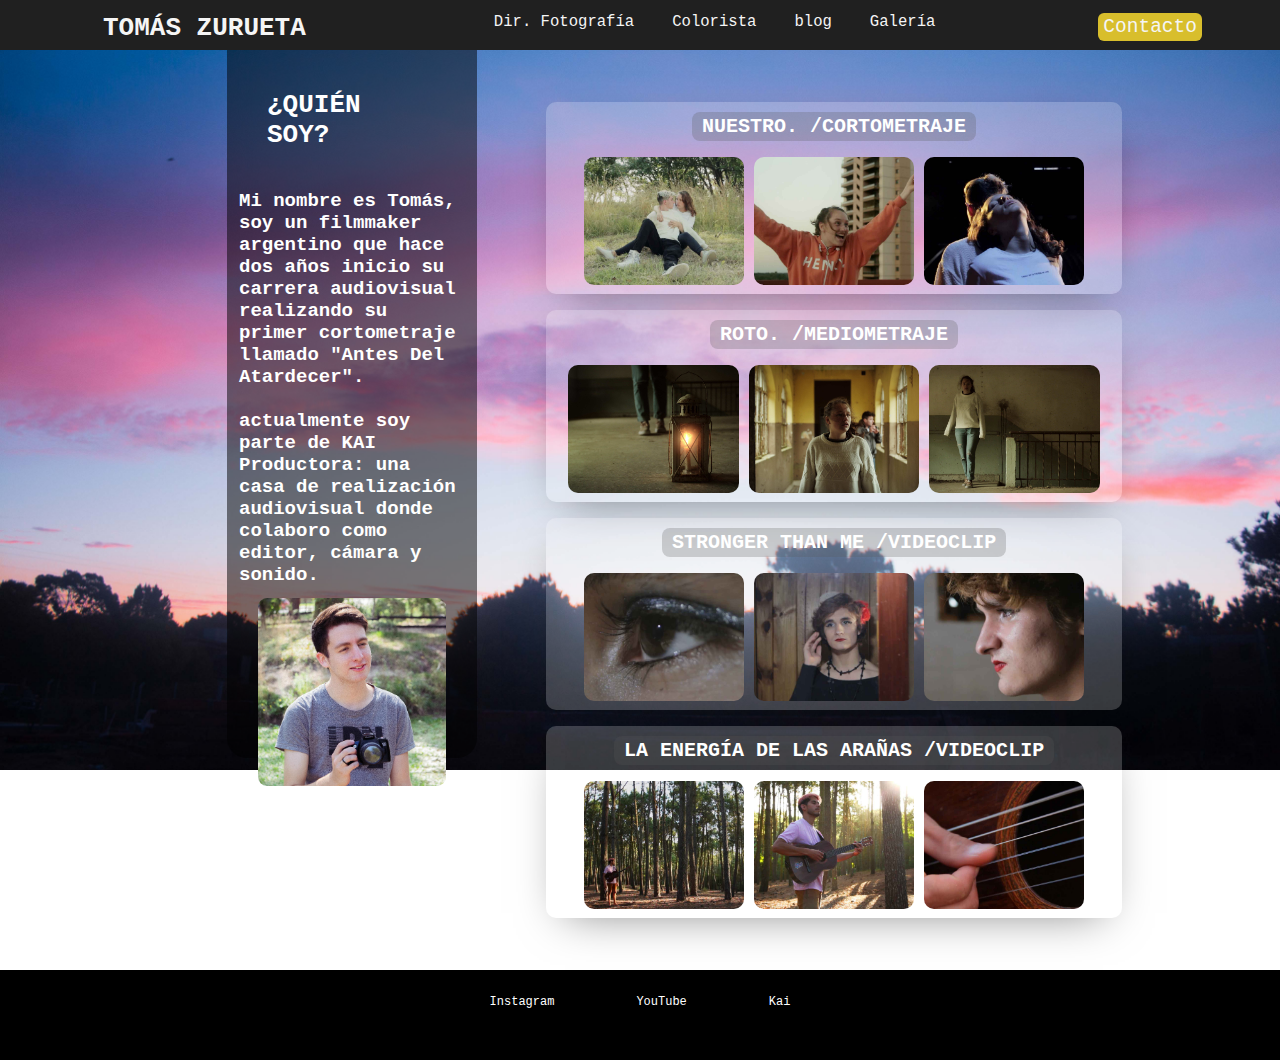
==== index.html @ b9345ac8 "yay" ====
<!DOCTYPE html>
<html lang="en">
<head>
    <meta charset="UTF-8">
    <meta http-equiv="X-UA-Compatible" content="IE=edge">
    <meta name="viewport" content="width=device-width, initial-scale=1.0">
    <link href="style.css" rel="stylesheet" type="text/css">
    <title>Zuru Rebuild</title>
</head>

<body>
    
    <div>

        
    <nav class="navbar">

      

        <ul class="navbar-item-container">

            <h3 class="tomas-zurueta">TOMÁS ZURUETA </h3>

                <div>
                <li class="lista-navbar"><a class="navbar-item" href="index.html">Dir. Fotografía</a></li>
                <li class="lista-navbar"><a class="navbar-item" href="colorista/colorista.html">Colorista</a></li>
                <li class="lista-navbar"><a class="navbar-item" href="blog/blog.html">blog</a></li>
                <li class="lista-navbar"><a class="navbar-item" href="galeria/galeria.html">Galería</a></li>
            </div>
                <button class="boton-contacto"><a class="contacto" href="contacto.html">Contacto</a></button>
        </ul>

    </nav>
    
    </div>



<div class="primer-background">

    <div class="intro">

        <div class="div-nombre">
           
            <h1 class="nombre">¿QUIÉN SOY?</h1>
    
            <p class="descripcion">Mi nombre es Tomás, soy un filmmaker argentino que hace dos años inicio su carrera audiovisual
                realizando su primer cortometraje llamado "Antes Del Atardecer". 
            <br><br>actualmente soy parte de KAI Productora: una casa de realización audiovisual donde colaboro como editor, cámara y sonido.</p>
                
                <div class="container-perfil">
                <img class="perfil" src="imagenes/yo3.jpg" alt="foto-perfil">
                </div>
        </div>
    
    </div>

    <div class="proyectos">

        <div class="caja1">
            
        <a href="https://youtu.be/dE9VMCdwHEk" target="_blank"><h2 class="titulo-proyecto">NUESTRO. /CORTOMETRAJE</h2></a>
            <div>
            <img class="foto-proyecto" src="imagenes/nuestro1.jpg" alt="foto">
            <a href="https://youtu.be/dE9VMCdwHEk" target="_blank"><img class="foto-proyecto" src="imagenes/nuestro2.jpg" alt="foto"></a>
            <img class="foto-proyecto" src="imagenes/nuestro3.jpg" alt="foto">
            </div>
        </div>

        <div class="caja1">
            
            <a href="https://youtu.be/ZTN9eGy98Sw" target="_blank"><h2 class="titulo-proyecto">ROTO. /MEDIOMETRAJE</h2></a>

            <div>
            <img class="foto-proyecto" src="imagenes/roto1.jpg" alt="foto">
            <a href="https://youtu.be/ZTN9eGy98Sw" target="_blank"><img class="foto-proyecto" src="imagenes/roto2.jpg" alt="foto"></a>
            <img class="foto-proyecto" src="imagenes/roto3.jpg" alt="foto">
            </div>
            
        </div>

        <div class="caja1">
            
            <a href="https://youtu.be/rixKWZ4F1xw" target="_blank"><h2 class="titulo-proyecto">STRONGER THAN ME /VIDEOCLIP</h2></a>
            <div>
            <img class="foto-proyecto" src="imagenes/stm1.jpg" alt="foto">
            <a href="https://youtu.be/rixKWZ4F1xw" target="_blank"><img class="foto-proyecto" src="imagenes/stm2.jpg" alt="foto"></a>
            <img class="foto-proyecto" src="imagenes/stm3.jpg" alt="foto">
            </div>
            
        </div>

        <div class="caja1">
            
            <a href="https://youtu.be/IVXK6aUsCo0" target="_blank"><h2 class="titulo-proyecto">LA ENERGÍA DE LAS ARAÑAS /VIDEOCLIP</h2></a>
            <div>
            <img class="foto-proyecto" src="imagenes/volador3.jpg" alt="foto">
            <a href="https://youtu.be/IVXK6aUsCo0" target="_blank"><img class="foto-proyecto" src="imagenes/volador1.jpg" alt="foto"></a>
            <img class="foto-proyecto" src="imagenes/volador2.jpg" alt="foto">
            </div>
            
        </div>

    </div>

</div>


    <footer>

        <div class="item-container">

    <a class="item-footer" href="https://www.instagram.com/zuru_why/" target="_blank">Instagram</a>
    <a class="item-footer" href="https://www.youtube.com/channel/UCGoIcgUBibnnDQNj-3sgjkw" target="_blank">YouTube</a>
    <a class="item-footer" href="https://www.instagram.com/kaiproductora/" target="_blank">Kai</a>

        </div>

    </footer>
</body>
</html>
---- style.css ----
body {

    margin: 0;
    
}

a {

    text-decoration: none;
}

.navbar {

    margin: 0;
    max-width: 100%;
    max-height: 50px;
    background-color: rgb(32, 32, 32);

    
}

.div-tomas {

align-content: center;
    max-height: 28px;
    /*margin: 10px 35%;*/

}

.navbar-item-container {

    margin: 0;
    padding: 12px 0;
    display: flex;
    justify-content: space-around;


}

.lista-navbar {
    
    display: inline;
    list-style: none;

}

.navbar-item {

    margin: 0px 12px;
    padding: 0px 5px;
    display: inline;
    justify-content: space-around;
    list-style: none;
    color: whitesmoke;
    font-family:monospace;
    text-decoration: none;
    font-size: 1.2em;
    transition: 0.15s;

}

.navbar-item:hover {

    background-color:rgba(196, 196, 196, 0.3) ;
    color: rgb(255, 255, 255);
    border-radius: 3px;
    cursor: pointer;
}

.tomas-zurueta {

    margin: 0px 30px;
    padding: 1px 5px;
    list-style: none;
    color: whitesmoke;
    font-family:monospace;
    font-size: 2em;
    max-height: 28px;
    

}

.boton-contacto {

    margin: 1px 10px;
    padding: 1px 5px;
    right: 100;
    list-style: none;
    color: whitesmoke;
    background-color:rgb(216, 190, 44);
    border: none;
    border-radius: 6px;
    font-family:monospace;
    font-size: 1.5em;
    transition: 0.15s;
    cursor: pointer;

}

.boton-contacto:hover{

    background-color:rgb(236, 211, 69);


}

.contacto {

    text-decoration: none;
    color: whitesmoke;

}

.primer-background {

    background-image: url("imagenes/Landscape-4.jpg");
    background-size: 100%;
    background-repeat: no-repeat;
    display: flex;
    flex-wrap: wrap;
    justify-content: center;
}

.intro {

    display: grid;
    justify-content: center;
    

}

.div-nombre {

    display: unset;
    max-width: 250px;
    max-height: 77%;
    border-bottom-left-radius: 20px;
    border-bottom-right-radius: 20px;
    background-color: rgba(0, 0, 0, 0.5);


}



.nombre {

    margin: 40px;
    color: rgb(255, 255, 255);
    font-family:monospace;
    font-size: 26px;
    font-style: normal;


}

.descripcion {

    margin: 12px;
    color: rgb(255, 255, 255);
    font-family:monospace;
    font-size: 19px;
    font-weight: bold;

}

.container-perfil {

    display: flex;
    flex-wrap: wrap;
    justify-content: center;

}

.perfil {

    max-width: 75%;
    border-radius: 9px;
    transition: 0.15s;
    

}

.perfil:hover {

    max-width: 77%;
    border-radius: 15px;
}

.proyectos {

    margin: 36px 0;
    justify-content: right;
    
}


.caja1 {

    margin: 16px 12%;
    display: flex;
    flex-wrap: wrap;
    justify-content: center;
    width: 36em;
    height: 12em;
    border: none;
    border-radius: 10px;
    background-color: rgba(255, 255, 255, 0.2);
    transition: 0.4s;
    box-shadow: 0px 14px 43px -19px rgba(0,0,0,0.5);
    -webkit-box-shadow: 0px 14px 43px -19px rgba(0,0,0,0.5);
    -moz-box-shadow: 0px 14px 43px -19px rgba(0,0,0,0.5);
    
   

}

.caja1:hover {

    transform: translate(15px);
    background-color: rgba(255, 255, 255, 0.5);
    box-shadow: 0px 14px 43px -19px rgba(0,0,0,0.8);
    -webkit-box-shadow: 0px 14px 43px -19px rgba(0,0,0,0.8);
    -moz-box-shadow: 0px 14px 43px -19px rgba(0,0,0,0.8);

}

.titulo-proyecto {

    color: rgb(255, 255, 255);
    font-family:monospace;
    font-size: 20px;
    margin: 10px;
    background-color: rgba(87, 87, 87, 0.25);
    padding: 3px 10px;
    border-radius: 8px;
    transition: 0.42s;
    cursor: pointer;

}

.titulo-proyecto:hover {

    background-color: rgba(87, 87, 87, 0.45);

}

.foto-proyecto {

height: 8em;
margin: 0px 3px;
border-radius: 10px;
transition: 0.3s;

}

.foto-proyecto:hover {


border-radius: 15px;


}

footer {

    margin: 0;
    height: 10vh;
    background-color: black;
    
}

.item-container{

display: flex;
flex-wrap: wrap;
justify-content: center;

}

.item-footer {

    margin: 1.6% 36px;
    text-decoration: none;
    color: rgb(255, 255, 255);
    font-family:monospace;
    font-size: 12px;
    padding: 5px 5px;
    transition: 0.1s;

}

.item-footer:hover {

    background-color: rgba(66, 66, 66, 0.5);
    border-radius: 6px;
    

}

@media screen and (max-width: 1024px)  {


    .intro {

        display: unset;
        justify-content: center;
        text-align: center;
    
    }

    .div-nombre {

        max-width: 250px;
        max-height: 77%;
        border-bottom-left-radius: 20px;
        border-bottom-right-radius: 20px;
        background-color: rgba(0, 0, 0, 0.5);

    
    
    }
    
    
    
    .nombre {
    
        margin: 24px;
        color: rgb(255, 255, 255);
        font-family:monospace;
        font-size: 26px;
        font-style: normal;
    
    
    }
    
    .descripcion {
    
        margin: 12px 20px;
        color: rgb(255, 255, 255);
        font-family:monospace;
        font-size: 19px;
        font-weight: bold;
        text-align: center;
    
    }
    
    .container-perfil {
        display: none;
        margin: 0;
        max-width: 0%;

    
    }
    
    .perfil {
    
        max-width: 20%;
        border-radius: 10px;
        transition: 0.15s;
        
    
    }
    
    .perfil:hover {
    
        max-width: 77%;
        border-radius: 15px;
    }


    .primer-background {

        background-size: 400%;
        background-position: -400px;
        background-repeat: no-repeat;
        display: flex;
        flex-wrap: wrap;
        justify-content: center;
        margin: 0;
        
    
    }
    .caja1 {

        margin: 16px 0%;
    }

    .navbar {

        margin: 0;
        max-width: 100%;
        max-height: 70px;
        background-color: rgb(32, 32, 32);
    
        
    }
    
    .div-tomas {
    
    align-content: center;
        max-height: 28px;
        /*margin: 10px 35%;*/
    
    }
    
    .navbar-item-container {
    
        margin: 0;
        padding: 24px 0;
        display: flex;
        justify-content: space-around;
    
    
    }
    
    .navbar-item {
    
        margin: 0px 12px;
        padding: 0px 5px;
        display: inline;
        justify-content: space-around;
        list-style: none;
        color: whitesmoke;
        font-family:monospace;
        font-size: 1.1em;
        transition: 0.15s;
    
    }
    
    .navbar-item:hover {
    
        background-color:rgba(196, 196, 196, 0.3) ;
        color: rgb(255, 255, 255);
        border-radius: 3px;
        cursor: pointer;
    }
    
    .tomas-zurueta {
    
        margin: 0px 15px;
        padding: 1px 5px;
        list-style: none;
        color: whitesmoke;
        font-family:monospace;
        font-size: 1.3em;
        max-height: 28px;
        transition: 0.15s;
        cursor: pointer;
    
    }
    
    .boton-contacto {
    
        margin: 1px 11px;
        padding: 1px 5px;
        right: 80;
        list-style: none;
        color: whitesmoke;
        background-color:rgb(216, 190, 44);
        border: none;
        border-radius: 6px;
        font-family:monospace;
        font-size: 1.3em;
        transition: 0.15s;
        cursor: pointer;
    
    }
    
    .boton-contacto:hover{
    
        background-color:rgb(236, 211, 69);
    
    }
    
    footer {

        height: 3vh;

        
    }

    .item-footer {

        margin: 0px 40px;
        padding: 8px

    }
}

@media screen and (max-width: 426px) {

    .primer-background {

        background-size: 600%;
        background-repeat: no-repeat;
        display: flex;
        flex-wrap: wrap;
        justify-content: center;
        margin: 0;
        
    
    }

    .caja1 {

        margin: 16px 0%;
        width: 24em;
        height: 8em;
        border: none;
        border-radius: 10px;
        background-color: rgba(255, 255, 255, 0.4);
        transition: 0.4s;
        box-shadow: 0px 14px 43px -19px rgba(0,0,0,0.5);
        -webkit-box-shadow: 0px 14px 43px -19px rgba(0,0,0,0.5);
        -moz-box-shadow: 0px 14px 43px -19px rgba(0,0,0,0.5);
        
       
    
    }
    
    .caja1:hover {
    
        background-color: rgba(255, 255, 255, 0.6);
        box-shadow: 0px 14px 43px -19px rgba(0,0,0,0.8);
        -webkit-box-shadow: 0px 14px 43px -19px rgba(0,0,0,0.8);
        -moz-box-shadow: 0px 14px 43px -19px rgba(0,0,0,0.8);
    
    }
    
    .titulo-proyecto {
    
        color: rgb(255, 255, 255);
        font-family:monospace;
        font-size: 16px;
        margin: 10px;
        background-color: rgba(87, 87, 87, 0.25);
        padding: 3px 10px;
        border-radius: 8px;
        transition: 0.2s;
        cursor: pointer;
    
    }
    
    .titulo-proyecto:hover {
    
        background-color: rgba(87, 87, 87, 0.2);
    
    }
    
    .foto-proyecto {
    
    height: 4.5em;
    margin: 0px 3px;
    border-radius: 10px;
    transition: 0.1s;
    
    }
    
    .foto-proyecto:hover {
    
    
    padding: 0.1px 8px;
    border-radius: 15px;
    
    
    }
    
    .navbar {

        margin: 0;
        max-width: 100%;
        max-height: 50px;
        background-color: rgb(32, 32, 32);
    
        
    }
    
    .div-tomas {
    
    align-content: center;
        max-height: 28px;
        /*margin: 10px 35%;*/
    
    }
    
    .navbar-item-container {
    
        margin: 0;
        padding: 12px 0;
        display: flex;
        justify-content: space-around;
    
    
    }
    
    .navbar-item {
    
        margin: 0px 2px;
        padding: 0px 5px;
        display: inline;
        justify-content: space-around;
        list-style: none;
        color: whitesmoke;
        font-family:monospace;
        font-size: 0.8em;
        transition: 0.15s;
    
    }
    

    
    .tomas-zurueta {
    
        margin: 0px 6px;
        padding: 1px 5px;
        list-style: none;
        color: whitesmoke;
        font-family:monospace;
        font-size: 0.6em;
        max-height: 28px;
        
    
    }
    
    .boton-contacto {
    
        margin: 1px 10px;
        padding: 0px 5px;
        right: 100;
        list-style: none;
        color: whitesmoke;
        background-color:rgb(216, 190, 44);
        border: none;
        border-radius: 6px;
        font-family:monospace;
        font-size: 0.5em;
        transition: 0.15s;
        cursor: pointer;
    
    }

    
    .item-footer {

        margin: 0px 24px;
        padding: 4px

    }
}

@media screen and (max-width:375px) {
 
    .primer-background {

        background-size: 600%;
        background-repeat: no-repeat;
        display: flex;
        flex-wrap: wrap;
        justify-content: center;
        margin: 0;
        
    
    }

    .caja1 {

        margin: 16px 0%;
        width: 19em;
        height: 7em;
        border: none;
        border-radius: 10px;
        background-color: rgba(255, 255, 255, 0.4);
        transition: 0.4s;
        box-shadow: 0px 14px 43px -19px rgba(0,0,0,0.5);
        -webkit-box-shadow: 0px 14px 43px -19px rgba(0,0,0,0.5);
        -moz-box-shadow: 0px 14px 43px -19px rgba(0,0,0,0.5);
        
       
    
    }

    
    .titulo-proyecto {
    
        color: rgb(255, 255, 255);
        font-family:monospace;
        font-size: 12px;
        margin: 10px;
        background-color: rgba(87, 87, 87, 0.25);
        padding: 3px 10px;
        border-radius: 8px;
        transition: 0.2s;
        cursor: pointer;
    
    }
    
    .foto-proyecto {
    
    height: 3.75em;
    margin: 0px 3px;
    border-radius: 10px;
    transition: 0.1s;
    
    }

    .nombre {

        margin: 20px;
        color: rgb(255, 255, 255);
        font-family:monospace;
        font-size: 18px;
        font-style: normal;
    
    
    }
    
    .descripcion {
    
        margin: 0px 18px;
        color: rgb(255, 255, 255);
        font-family:monospace;
        font-size: 12px;
        font-weight: bold;
    
    }

    .navbar {

        margin: 0;
        max-width: 100%;
        max-height: 50px;
        background-color: rgb(32, 32, 32);
    
        
    }
    
    .div-tomas {
    
    align-content: center;
        max-height: 28px;
        /*margin: 10px 35%;*/
    
    }
    
    .navbar-item-container {
    
        margin: 0;
        padding: 8px 0;
        display: flex;
        justify-content: space-around;
    
    
    }
    
    .navbar-item {
    
        margin: 0px 2px;
        padding: 0px 5px;
        display: inline;
        justify-content: space-around;
        list-style: none;
        color: whitesmoke;
        font-family:monospace;
        font-size: 0.5em;
        transition: 0.15s;
    
    }

    .tomas-zurueta {
    
        margin: 0px 1px;
        padding: -7px 5px;
        list-style: none;
        color: whitesmoke;
        font-family:monospace;
        font-size: 0.6em;
        max-height: 10px;
        transition: 0.15s;
        cursor: pointer;
    
    }

    .boton-contacto {
    
        margin: 1px 1px;
        padding: 0px 5px;
        right: 100;
        list-style: none;
        color: whitesmoke;
        background-color:rgb(216, 190, 44);
        border: none;
        border-radius: 6px;
        font-family:monospace;
        font-size: 0.3em;
        transition: 0.15s;
        cursor: pointer;
    
    }

    .item-footer {

        margin: 0px 20px;
        padding: 0px;

    }
}
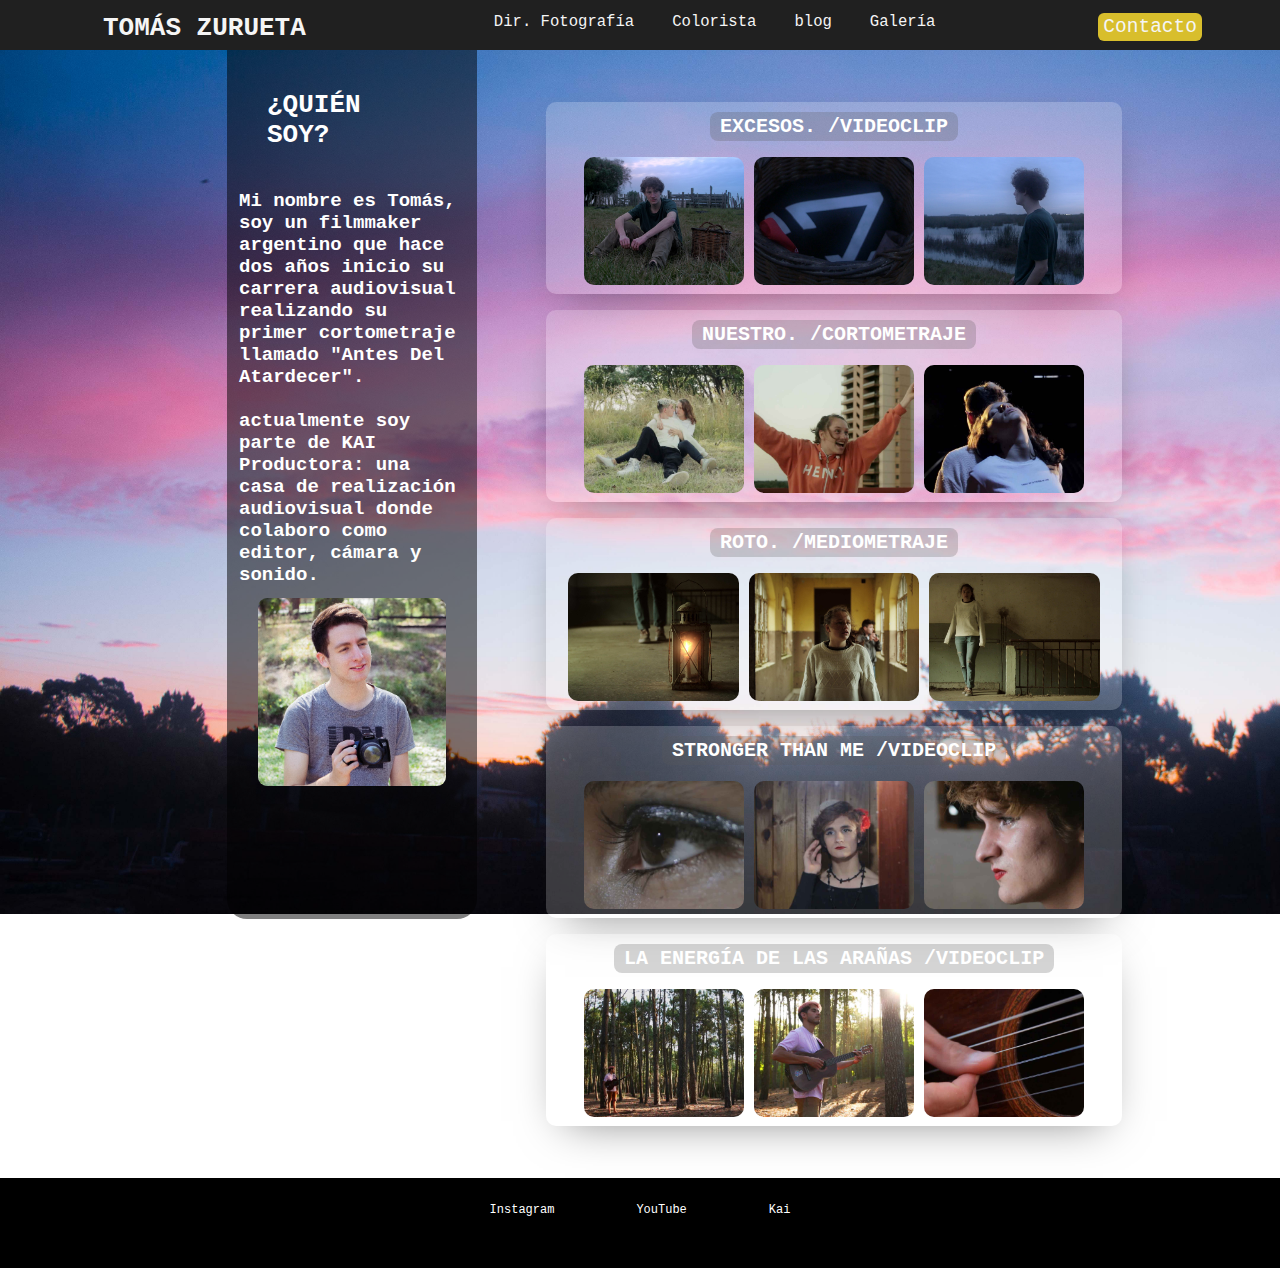
==== commit 1e34a891: "main" ====
--- a/index.html
+++ b/index.html
@@ -11,26 +11,23 @@
 <body>
     
     <div>
+   
+        <nav class="navbar">
 
-        
-    <nav class="navbar">
+            <ul class="navbar-item-container">
+    
+                <h3 class="tomas-zurueta">TOMÁS ZURUETA</h3>
+    
+                    <div>
+                    <li class="lista-navbar"><a class="navbar-item" href="./index.html">Dir. Fotografía</a></li>
+                    <li class="lista-navbar"><a class="navbar-item" href="./colorista/colorista.html">Colorista</a></li>
+                    <li class="lista-navbar"><a class="navbar-item" href="./blog/blog.html">blog</a></li>
+                    <li class="lista-navbar"><a class="navbar-item" href="./galeria/galeria.html">Galería</a></li>
+                </div>
+                    <button class="boton-contacto"><a class="contacto" href="contacto.html">Contacto</a></button>
+            </ul>
 
-      
-
-        <ul class="navbar-item-container">
-
-            <h3 class="tomas-zurueta">TOMÁS ZURUETA </h3>
-
-                <div>
-                <li class="lista-navbar"><a class="navbar-item" href="index.html">Dir. Fotografía</a></li>
-                <li class="lista-navbar"><a class="navbar-item" href="colorista/colorista.html">Colorista</a></li>
-                <li class="lista-navbar"><a class="navbar-item" href="blog/blog.html">blog</a></li>
-                <li class="lista-navbar"><a class="navbar-item" href="galeria/galeria.html">Galería</a></li>
-            </div>
-                <button class="boton-contacto"><a class="contacto" href="contacto.html">Contacto</a></button>
-        </ul>
-
-    </nav>
+        </nav>
     
     </div>
 
@@ -56,6 +53,17 @@
     </div>
 
     <div class="proyectos">
+
+
+        <div class="caja1">
+            
+            <a href="https://youtu.be/dE9VMCdwHEk" target="_blank"><h2 class="titulo-proyecto">EXCESOS. /VIDEOCLIP</h2></a>
+                <div>
+                <img class="foto-proyecto" src="imagenes/excesos1.jpg" alt="foto">
+                <a href="https://youtu.be/BAl5czjeg-o" target="_blank"><img class="foto-proyecto" src="imagenes/excesos2.jpg" alt="foto"></a>
+                <img class="foto-proyecto" src="imagenes/excesos3.jpg" alt="foto">
+                </div>
+            </div>
 
         <div class="caja1">
             
--- a/style.css
+++ b/style.css
@@ -114,7 +114,7 @@
 .primer-background {
 
     background-image: url("imagenes/Landscape-4.jpg");
-    background-size: 100%;
+    background-size: 120%;
     background-repeat: no-repeat;
     display: flex;
     flex-wrap: wrap;
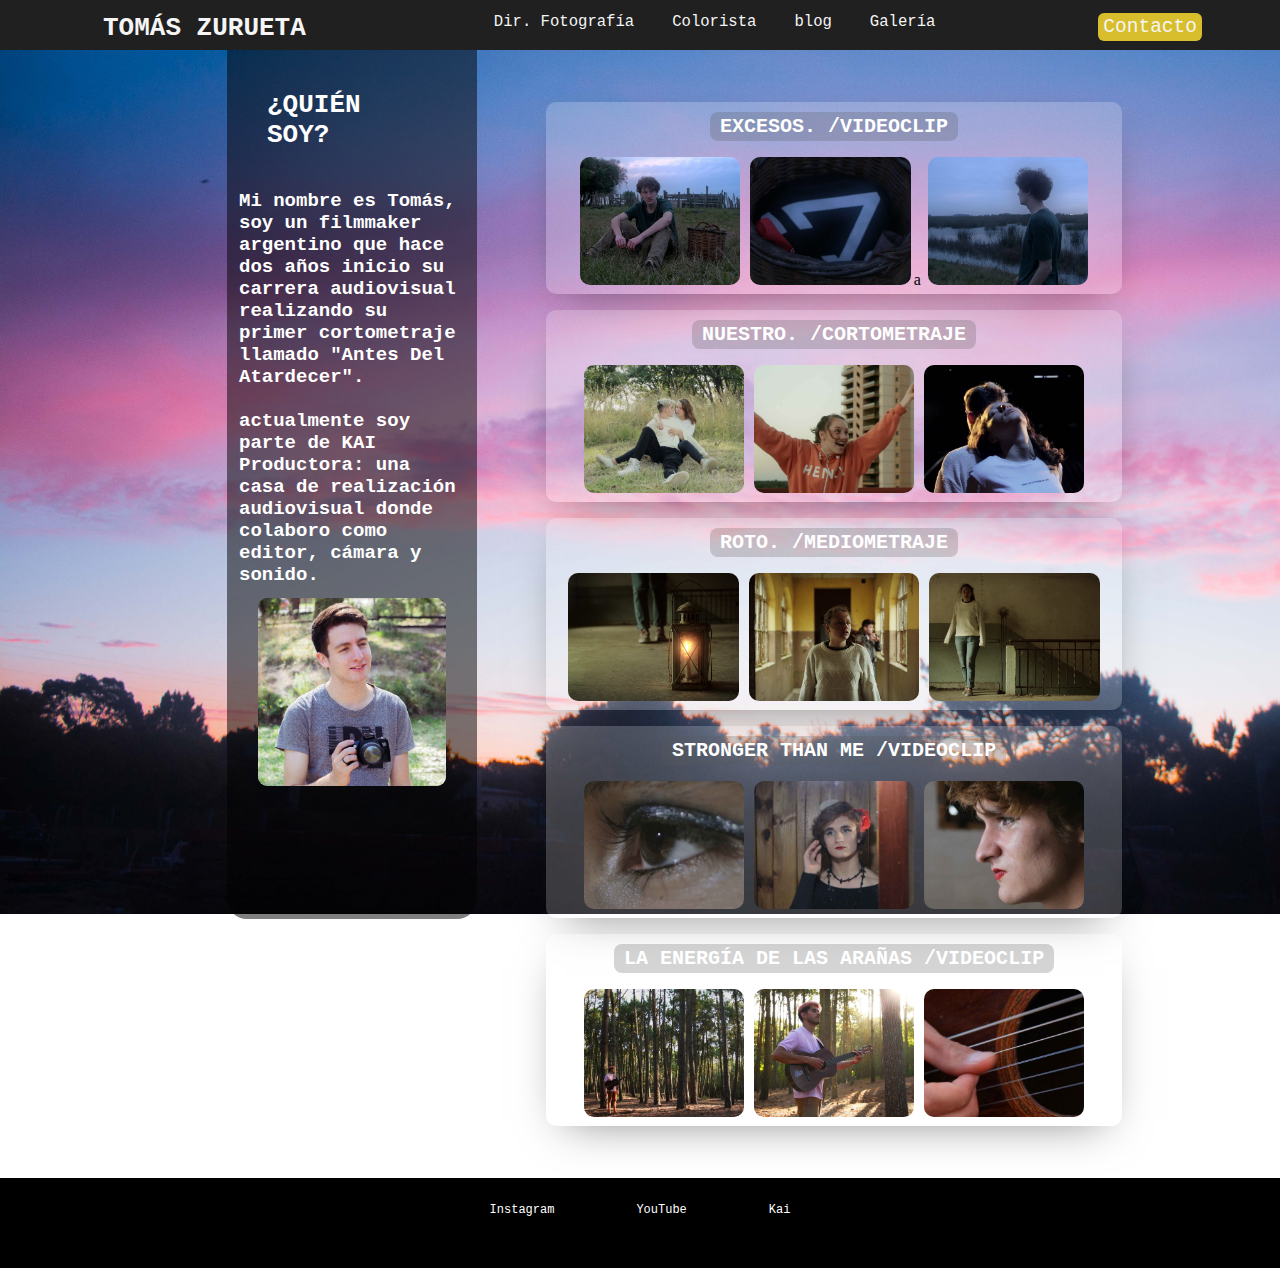
==== commit c0422c16: "Update index.html" ====
--- a/index.html
+++ b/index.html
@@ -60,7 +60,7 @@
             <a href="https://youtu.be/dE9VMCdwHEk" target="_blank"><h2 class="titulo-proyecto">EXCESOS. /VIDEOCLIP</h2></a>
                 <div>
                 <img class="foto-proyecto" src="imagenes/excesos1.jpg" alt="foto">
-                <a href="https://youtu.be/BAl5czjeg-o" target="_blank"><img class="foto-proyecto" src="imagenes/excesos2.jpg" alt="foto"></a>
+                <a href="https://youtu.be/BAl5czjeg-o" target="_blank"><img class="foto-proyecto" src="imagenes/excesos2.jpg" alt="foto"></a>a
                 <img class="foto-proyecto" src="imagenes/excesos3.jpg" alt="foto">
                 </div>
             </div>
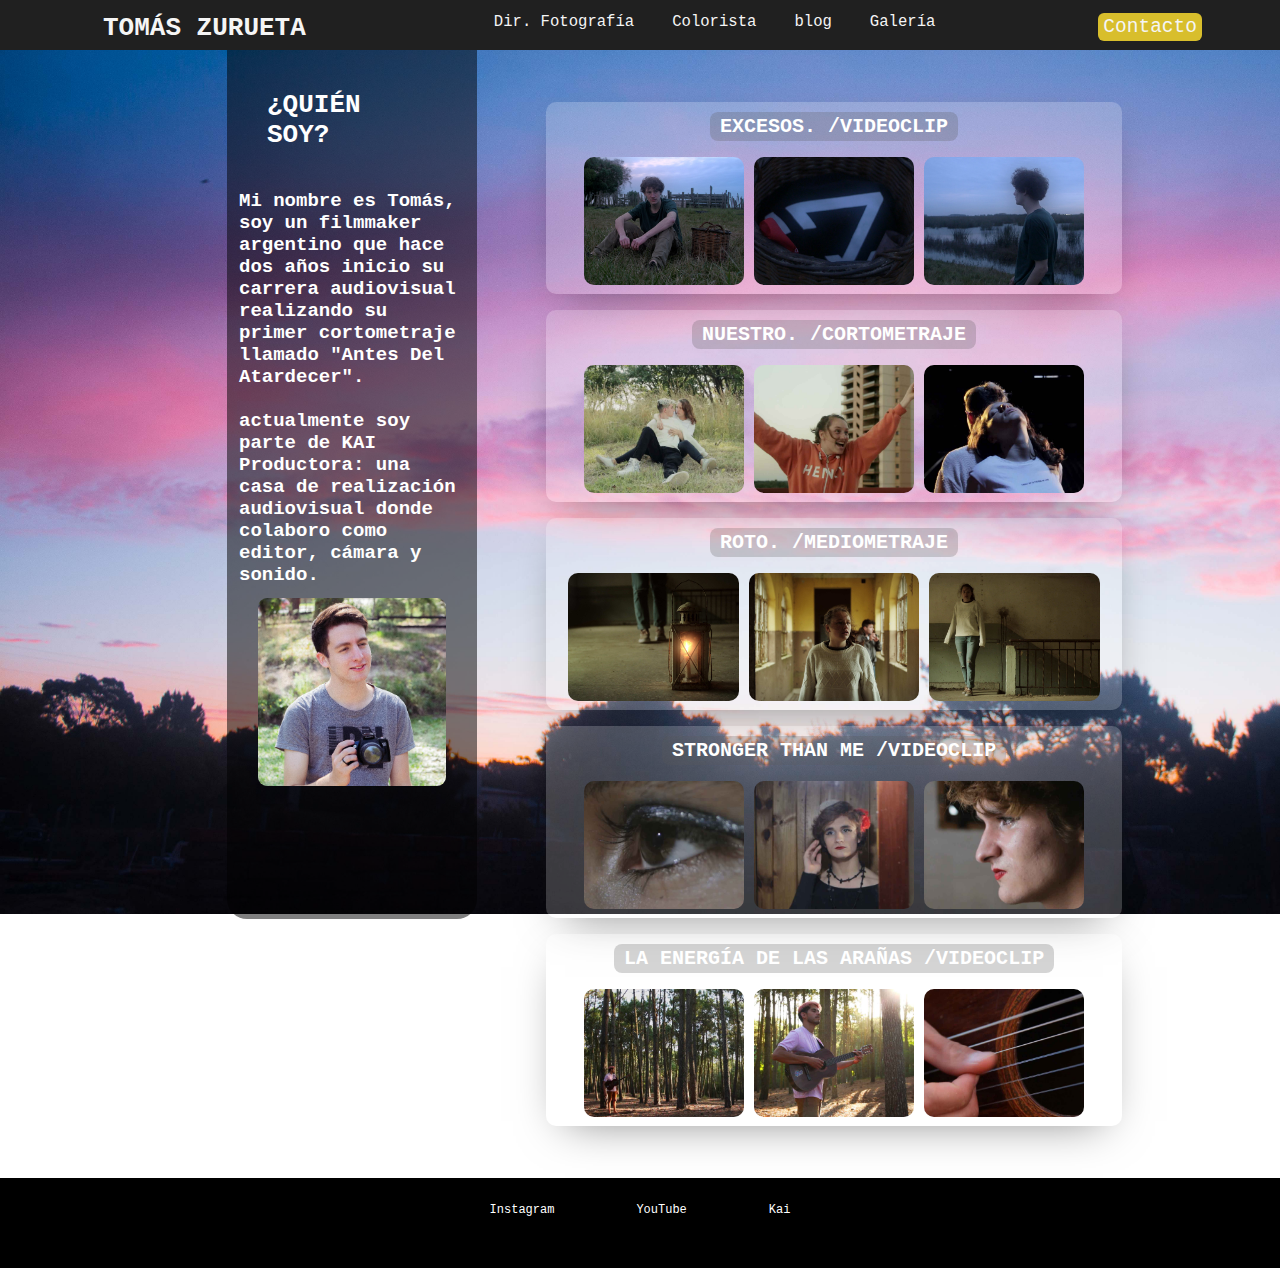
==== commit 4fba26d7: "Update index.html" ====
--- a/index.html
+++ b/index.html
@@ -60,7 +60,7 @@
             <a href="https://youtu.be/dE9VMCdwHEk" target="_blank"><h2 class="titulo-proyecto">EXCESOS. /VIDEOCLIP</h2></a>
                 <div>
                 <img class="foto-proyecto" src="imagenes/excesos1.jpg" alt="foto">
-                <a href="https://youtu.be/BAl5czjeg-o" target="_blank"><img class="foto-proyecto" src="imagenes/excesos2.jpg" alt="foto"></a>a
+                <a href="https://youtu.be/BAl5czjeg-o" target="_blank"><img class="foto-proyecto" src="imagenes/excesos2.jpg" alt="foto"></a>
                 <img class="foto-proyecto" src="imagenes/excesos3.jpg" alt="foto">
                 </div>
             </div>
